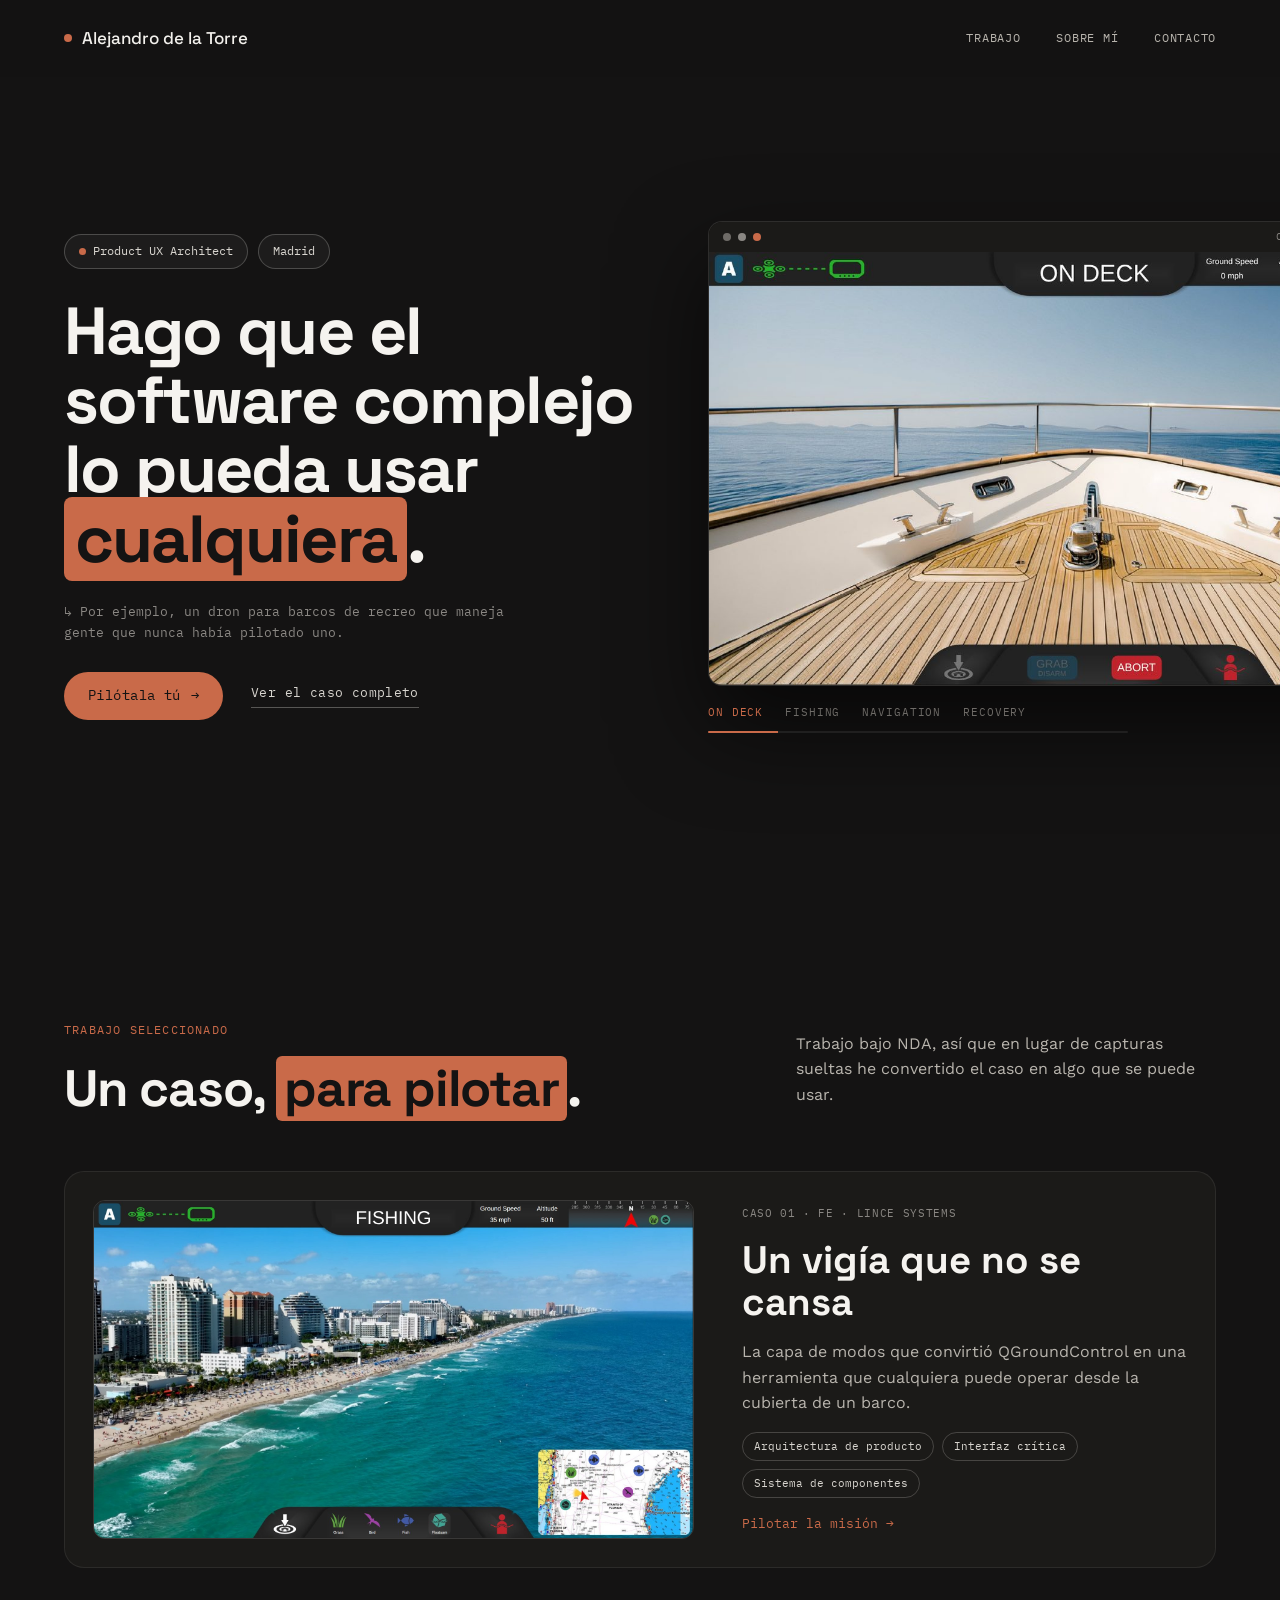
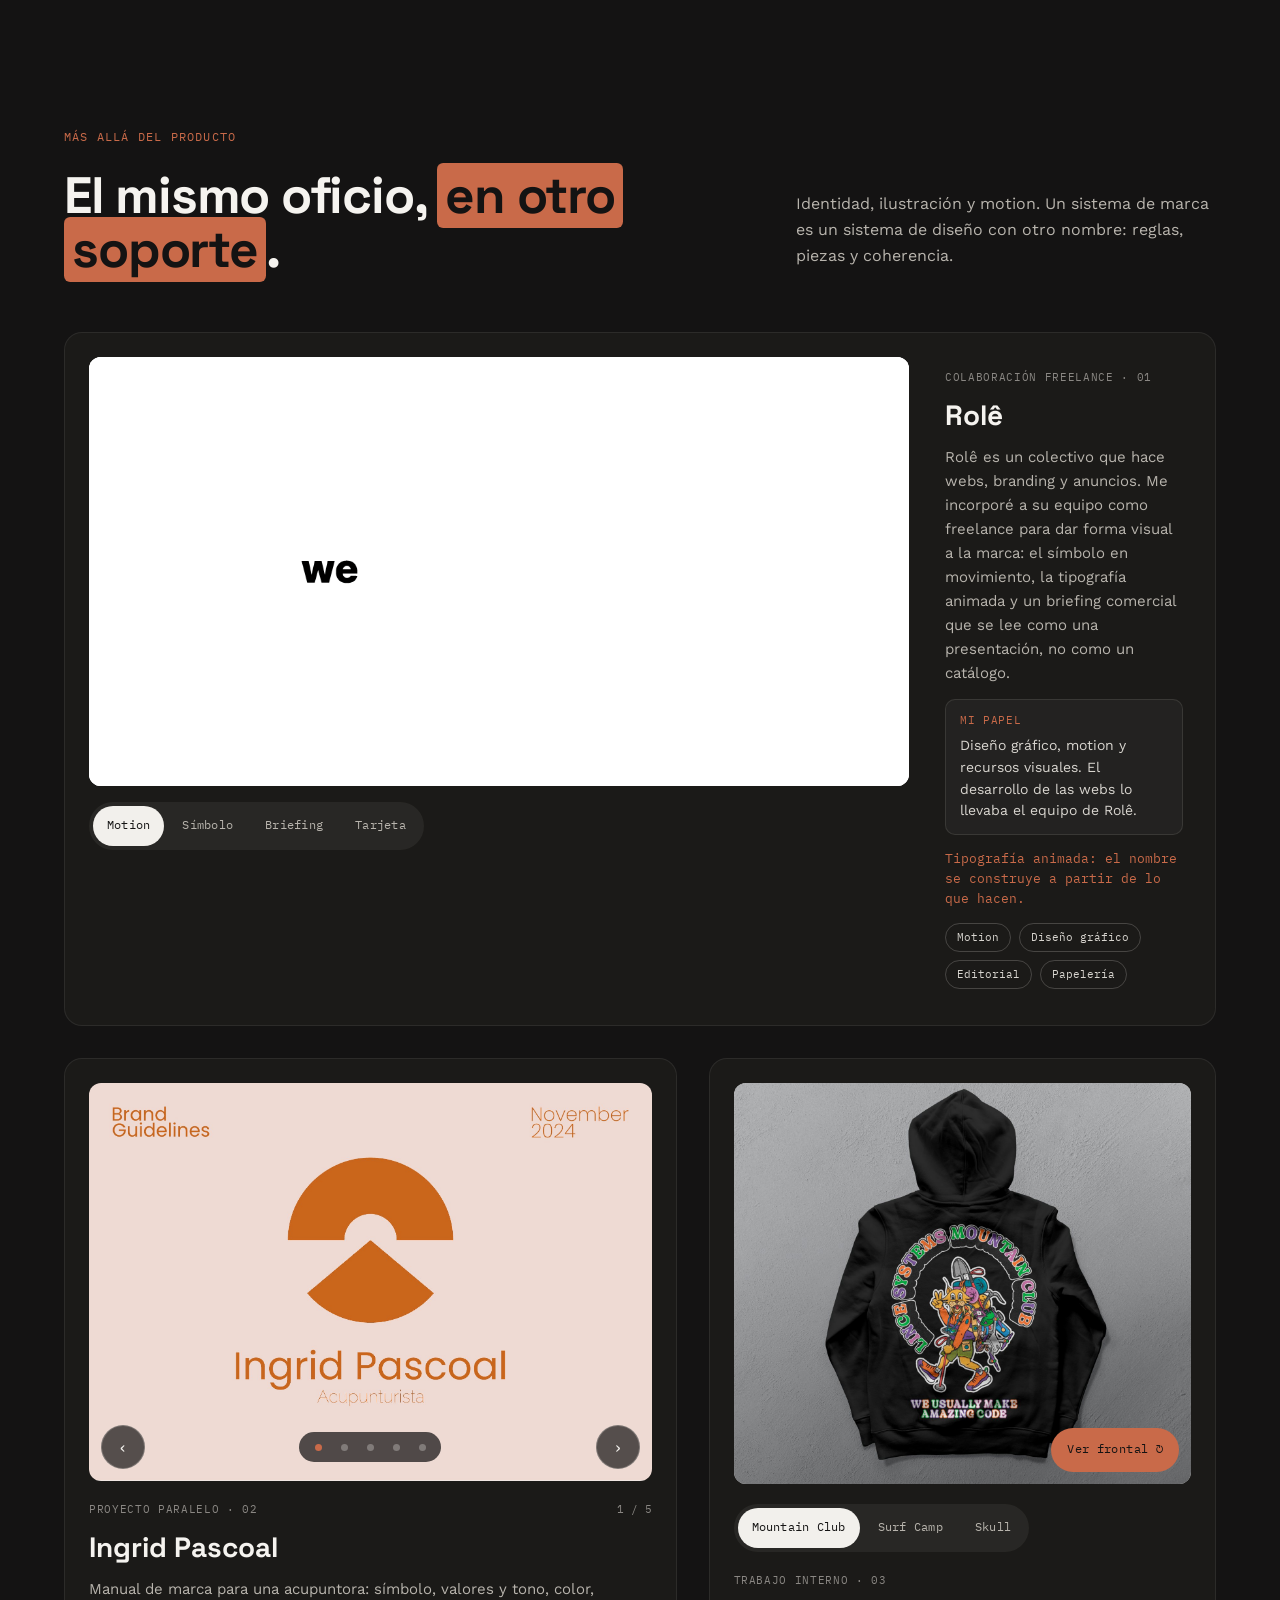
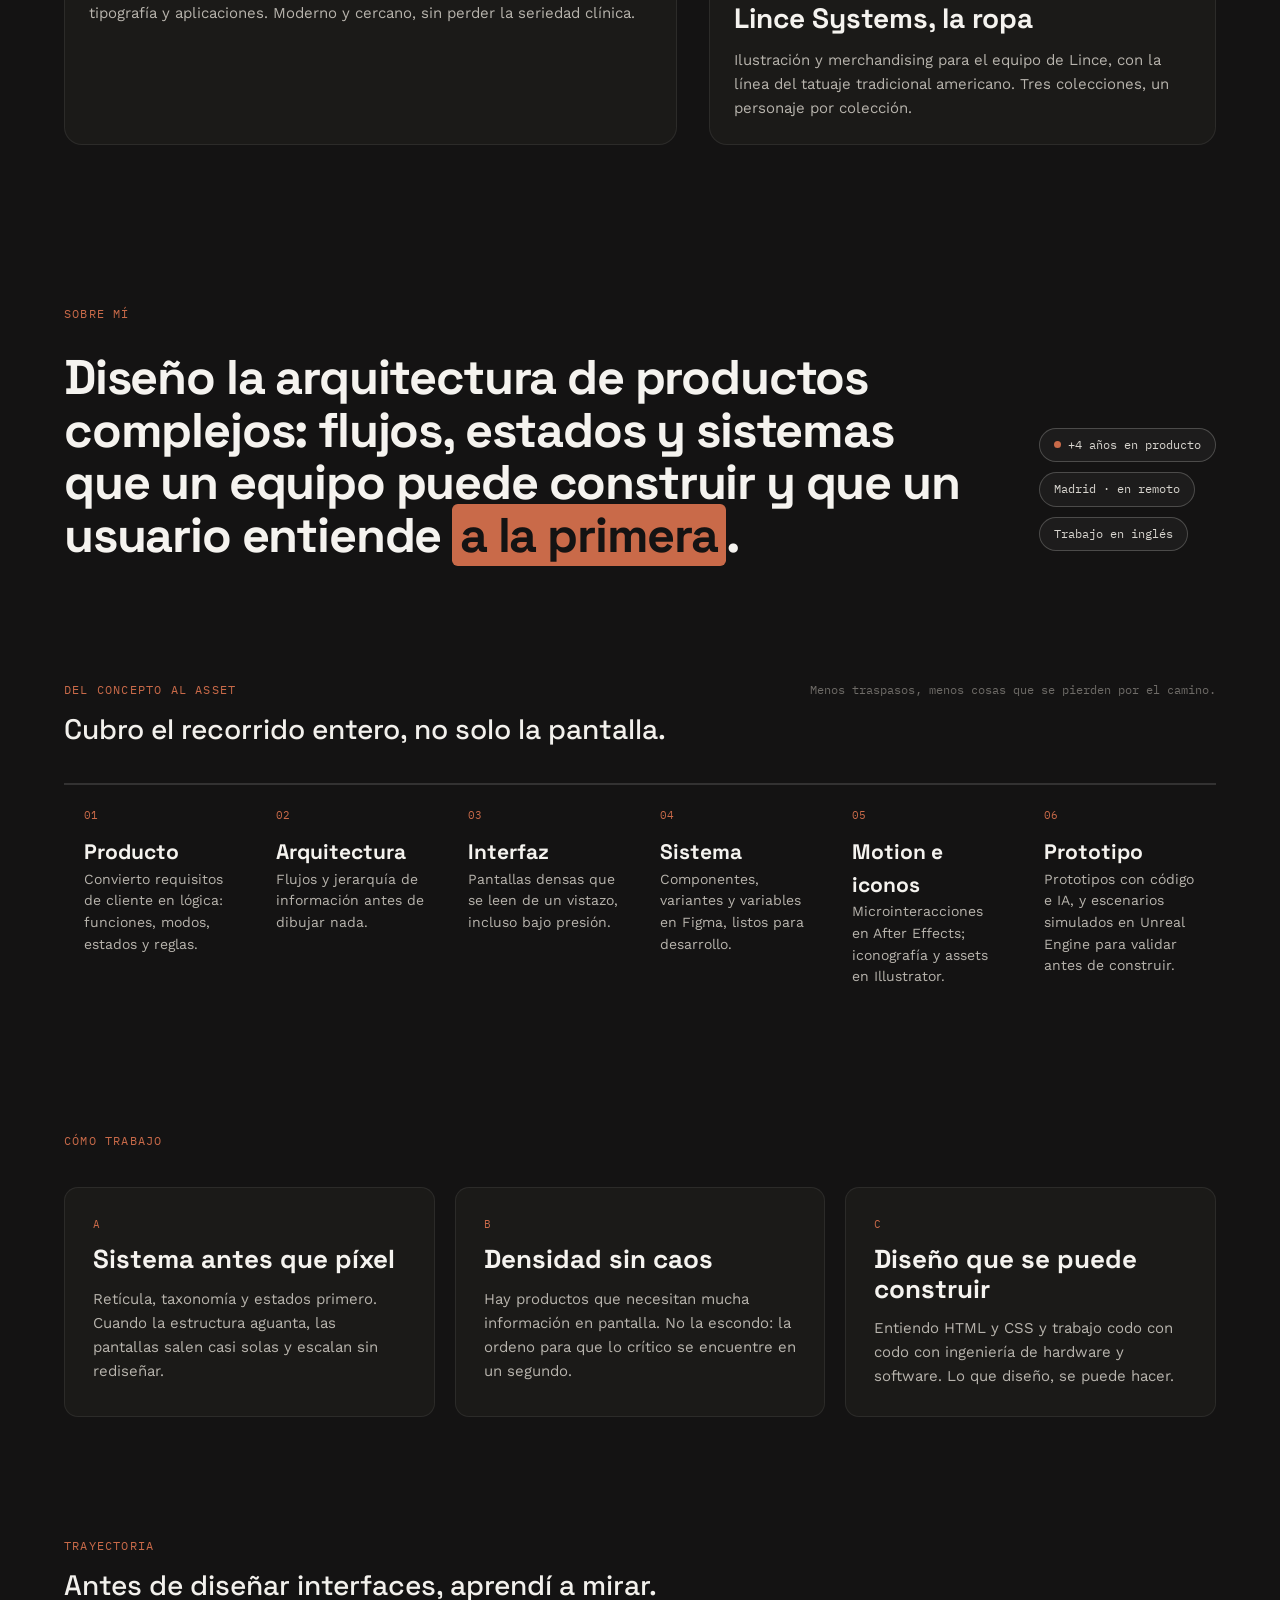
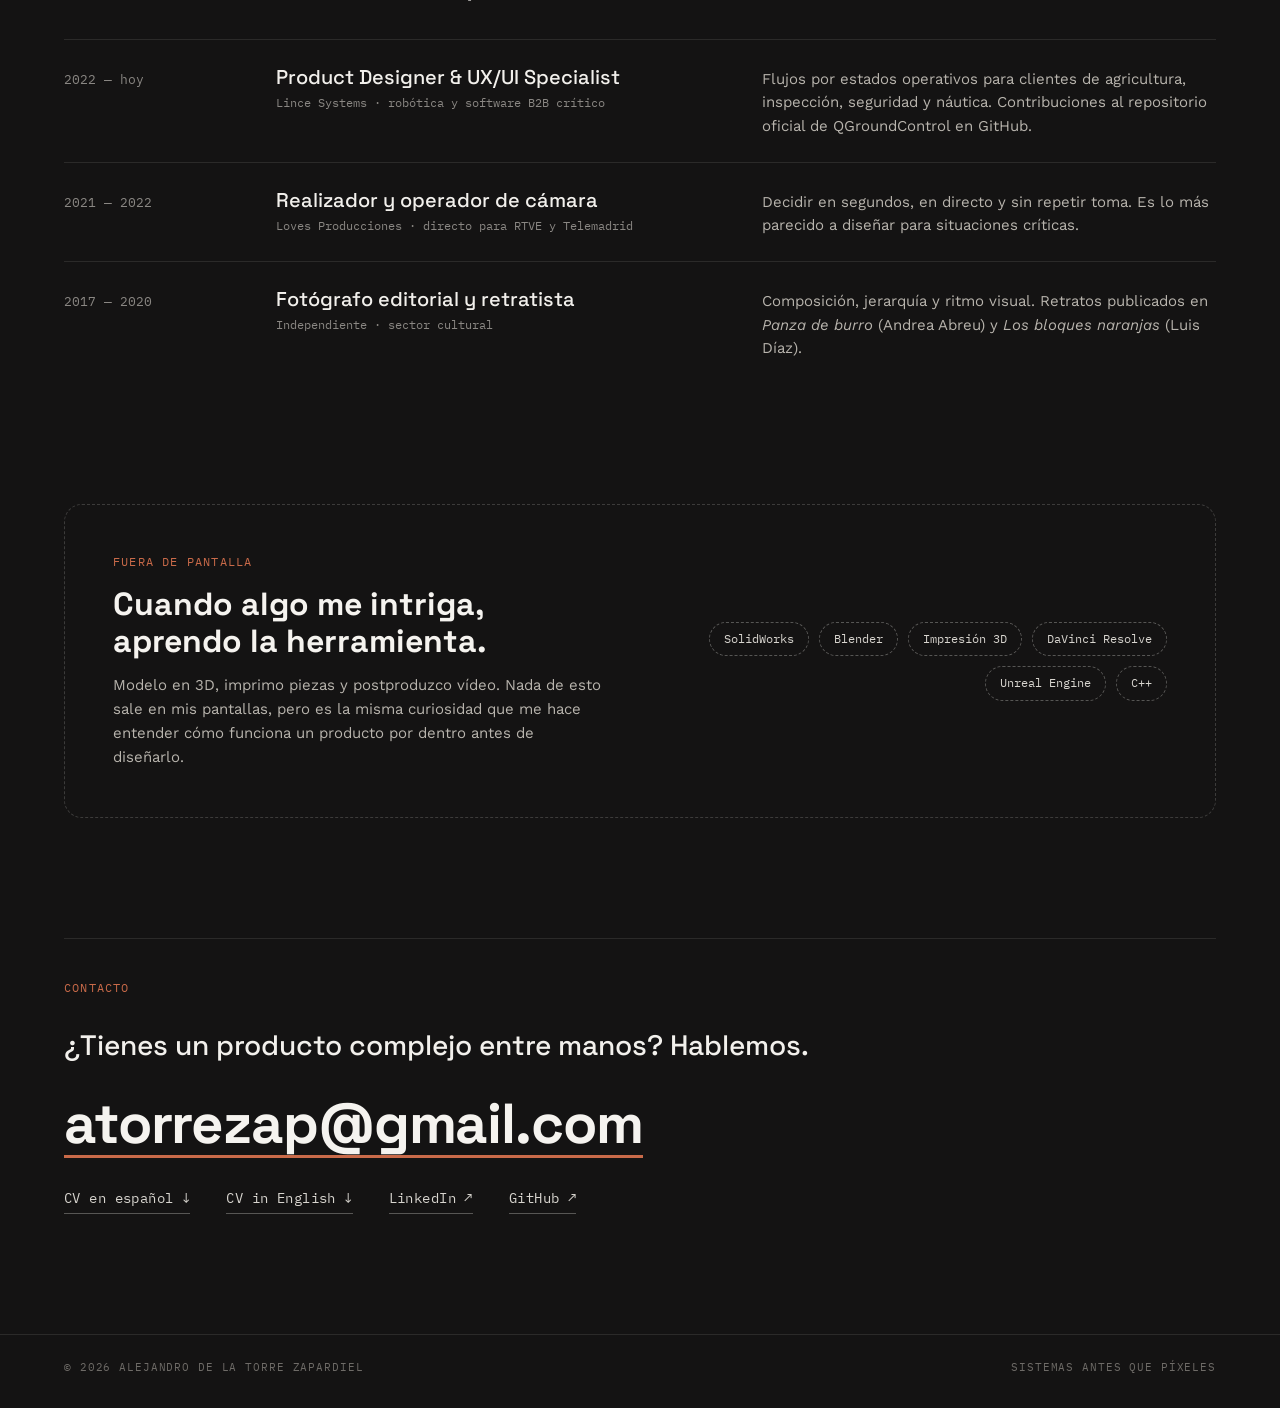
==== index.html @ f8e7510e "Add files via upload" ====
<!doctype html>
<html lang="es">
<head>
<meta charset="utf-8">
<meta name="viewport" content="width=device-width, initial-scale=1, viewport-fit=cover">
<title>Alejandro de la Torre — Product UX Architect</title>
<meta name="description" content="Product UX Architect en Madrid. Hago que el software complejo lo pueda usar cualquiera: arquitectura de producto, sistemas de diseño e interfaces críticas.">
<meta property="og:title" content="Alejandro de la Torre — Product UX Architect">
<meta property="og:description" content="Hago que el software complejo lo pueda usar cualquiera.">
<meta property="og:image" content="assets/img/fe/poster.jpg">
<meta name="theme-color" content="#141313">
<link rel="icon" href="favicon.svg" type="image/svg+xml">
<link rel="preconnect" href="https://fonts.googleapis.com">
<link rel="preconnect" href="https://fonts.gstatic.com" crossorigin>
<link rel="stylesheet" href="https://fonts.googleapis.com/css2?family=Space+Grotesk:wght@400;500;700&family=IBM+Plex+Mono:wght@400;500;600&family=Work+Sans:ital,wght@0,400;0,500;1,400&display=swap">
<link rel="stylesheet" href="assets/css/site.css">
</head>
<body>

<header class="nav" id="nav">
  <div class="wrap">
    <a class="brand" href="#inicio"><span class="dot"></span>Alejandro de la Torre</a>
    <button class="nav-toggle" aria-expanded="false" aria-controls="nav-links">MENÚ
      <svg width="18" height="12" viewBox="0 0 18 12" aria-hidden="true"><path d="M0 1H18M0 6H18M0 11H18" stroke="currentColor" stroke-width="1.6"/></svg>
    </button>
    <nav class="nav-links" id="nav-links" aria-label="Principal">
      <a href="#trabajo">Trabajo</a>
      <a href="#sobre-mi">Sobre mí</a>
      <a href="#contacto">Contacto</a>
    </nav>
  </div>
</header>

<main>

  <!-- Portada -->
  <section class="hero" id="inicio">
    <div class="wrap">
      <div class="hero-copy">
        <div class="hero-tags">
          <span class="pill"><span class="dot"></span>Product UX Architect</span>
          <span class="pill">Madrid</span>
        </div>
        <h1 class="h-display">Hago que el software complejo lo pueda usar <span class="mark">cualquiera</span>.</h1>
        <p class="hero-note">↳ Por ejemplo, un dron para barcos de recreo que maneja gente que nunca había pilotado uno.</p>
        <div class="hero-cta">
          <a class="btn" href="caso-01/">Pilótala tú <span aria-hidden="true">→</span></a>
          <a class="link-u" href="caso-01/#ficha">Ver el caso completo</a>
        </div>
      </div>
      <div class="hero-demo">
        <a class="demo-frame" href="caso-01/" aria-label="Caso 01: abrir la misión simulada">
          <div class="chromebar"><div class="dots"><span></span><span></span><span></span></div><span class="label">CASO 01 · FE · DEMO EN BUCLE</span></div>
          <div class="demo-screen" id="demo"></div>
        </a>
        <div class="demo-modes" id="demo-modes" aria-hidden="true"><span>On Deck</span><span>Fishing</span><span>Navigation</span><span>Recovery</span></div>
        <div class="demo-bar" aria-hidden="true"><i id="demo-bar"></i></div>
      </div>
    </div>
  </section>

  <!-- Trabajo -->
  <section class="section" id="trabajo">
    <div class="wrap">
      <div class="section-head">
        <div class="title">
          <p class="eyebrow">Trabajo seleccionado</p>
          <h2 class="h-display">Un caso, <span class="mark">para pilotar</span>.</h2>
        </div>
        <p class="lead">Trabajo bajo NDA, así que en lugar de capturas sueltas he convertido el caso en algo que se puede usar.</p>
      </div>
      <a class="case-card" href="caso-01/">
        <div class="shot"><img src="assets/img/fe/poster.jpg" alt="Pantalla Fishing de la integración de FE sobre QGroundControl" width="1922" height="1081" loading="lazy"></div>
        <div class="info">
          <span class="kind">Caso 01 · FE · Lince Systems</span>
          <h3>Un vigía que no se cansa</h3>
          <p class="lead">La capa de modos que convirtió QGroundControl en una herramienta que cualquiera puede operar desde la cubierta de un barco.</p>
          <div class="tags"><span class="tag">Arquitectura de producto</span><span class="tag">Interfaz crítica</span><span class="tag">Sistema de componentes</span></div>
          <span class="go">Pilotar la misión →</span>
        </div>
      </a>
    </div>
  </section>

  <!-- Más allá del producto -->
  <section class="section" id="mas-alla">
    <div class="wrap">
      <div class="section-head">
        <div class="title">
          <p class="eyebrow">Más allá del producto</p>
          <h2 class="h-display">El mismo oficio, <span class="mark">en otro soporte</span>.</h2>
        </div>
        <p class="lead">Identidad, ilustración y motion. Un sistema de marca es un sistema de diseño con otro nombre: reglas, piezas y coherencia.</p>
      </div>

      <article class="work-card work-role" data-tabs>
        <div class="work-media">
          <div class="stage stage-role" data-stage>
            <img class="is-on" src="assets/img/role/motion.gif" alt="Animación tipográfica de Rolê" style="background:#FFFFFF" data-caption="Tipografía animada: el nombre se construye a partir de lo que hacen." loading="lazy">
            <img src="assets/img/role/simbolo.gif" alt="Animación del símbolo de Rolê" style="background:#FFFFFF" data-caption="El símbolo y el lema, en movimiento." loading="lazy">
            <img src="assets/img/role/briefing.jpg" alt="Página de servicios del briefing de Rolê" style="background:#0B0B0B" data-caption="Briefing comercial: servicios, flujo de trabajo y un caso." loading="lazy">
            <img src="assets/img/role/tarjeta.jpg" alt="Tarjeta de visita de Rolê" style="background:#1B1A18" data-caption="Tarjeta de visita con el lema en círculo." loading="lazy">
          </div>
          <div class="seg" role="tablist" aria-label="Piezas de Rolê">
            <button role="tab" aria-selected="true">Motion</button><button role="tab" aria-selected="false">Símbolo</button><button role="tab" aria-selected="false">Briefing</button><button role="tab" aria-selected="false">Tarjeta</button>
          </div>
        </div>
        <div class="work-info">
          <span class="kind">Colaboración freelance · 01</span>
          <h3>Rolê</h3>
          <p>Rolê es un colectivo que hace webs, branding y anuncios. Me incorporé a su equipo como freelance para dar forma visual a la marca: el símbolo en movimiento, la tipografía animada y un briefing comercial que se lee como una presentación, no como un catálogo.</p>
          <div class="myrole"><span class="kind">Mi papel</span><span>Diseño gráfico, motion y recursos visuales. El desarrollo de las webs lo llevaba el equipo de Rolê.</span></div>
          <div class="caption" data-caption-out aria-live="polite">Tipografía animada: el nombre se construye a partir de lo que hacen.</div>
          <div class="tags"><span class="tag">Motion</span><span class="tag">Diseño gráfico</span><span class="tag">Editorial</span><span class="tag">Papelería</span></div>
        </div>
      </article>

      <div class="work-pair">
        <article class="work-card" data-pager>
          <div class="stage stage-ing" data-stage>
            <img class="is-on" src="assets/img/ingrid/1.jpg" alt="Portada del manual de marca de Ingrid Pascoal" loading="lazy">
            <img src="assets/img/ingrid/2.jpg" alt="El símbolo: un amanecer" loading="lazy">
            <img src="assets/img/ingrid/3.jpg" alt="Colores primarios" loading="lazy">
            <img src="assets/img/ingrid/4.jpg" alt="Aplicación en redes sociales" loading="lazy">
            <img src="assets/img/ingrid/5.jpg" alt="Aplicación en papelería" loading="lazy">
            <div class="pager">
              <button class="icon-btn" data-prev aria-label="Página anterior">‹</button>
              <div class="pager-dots" data-dots></div>
              <button class="icon-btn" data-next aria-label="Página siguiente">›</button>
            </div>
          </div>
          <div class="work-info">
            <div style="display:flex;justify-content:space-between;align-items:baseline;"><span class="kind">Proyecto paralelo · 02</span><span class="mono" style="font-size:11px;color:var(--muted)" data-count>1 / 5</span></div>
            <h3>Ingrid Pascoal</h3>
            <p>Manual de marca para una acupuntora: símbolo, valores y tono, color, tipografía y aplicaciones. Moderno y cercano, sin perder la seriedad clínica.</p>
          </div>
        </article>

        <article class="work-card" data-flip>
          <div class="stage stage-lince" data-stage>
            <img class="is-on" src="assets/img/lince/mtn-back.jpg" alt="Mountain Club, espalda" data-set="0" data-side="back" loading="lazy">
            <img src="assets/img/lince/mtn-front.jpg" alt="Mountain Club, frontal" data-set="0" data-side="front" loading="lazy">
            <img src="assets/img/lince/surf-back.jpg" alt="Surf Camp, espalda" data-set="1" data-side="back" loading="lazy">
            <img src="assets/img/lince/surf-front.jpg" alt="Surf Camp, frontal" data-set="1" data-side="front" loading="lazy">
            <img src="assets/img/lince/skull-back.jpg" alt="Skull, espalda" data-set="2" data-side="back" loading="lazy">
            <img src="assets/img/lince/skull-front.jpg" alt="Skull, frontal" data-set="2" data-side="front" loading="lazy">
            <div class="flip"><button class="btn" data-flip-btn>Ver frontal ↻</button></div>
          </div>
          <div class="seg" role="tablist" aria-label="Colecciones de Lince Systems">
            <button role="tab" aria-selected="true">Mountain Club</button><button role="tab" aria-selected="false">Surf Camp</button><button role="tab" aria-selected="false">Skull</button>
          </div>
          <div class="work-info">
            <span class="kind">Trabajo interno · 03</span>
            <h3>Lince Systems, la ropa</h3>
            <p>Ilustración y merchandising para el equipo de Lince, con la línea del tatuaje tradicional americano. Tres colecciones, un personaje por colección.</p>
          </div>
        </article>
      </div>
    </div>
  </section>

  <!-- Sobre mí -->
  <section class="section" id="sobre-mi">
    <div class="wrap">
      <div class="about-intro">
        <div>
          <p class="eyebrow">Sobre mí</p>
          <h2 class="h-display">Diseño la arquitectura de productos complejos: flujos, estados y sistemas que un equipo puede construir y que un usuario entiende <span class="mark">a la primera</span>.</h2>
        </div>
        <div class="pills">
          <span class="pill"><span class="dot"></span>+4 años en producto</span>
          <span class="pill">Madrid · en remoto</span>
          <span class="pill">Trabajo en inglés</span>
        </div>
      </div>

      <div class="block">
        <div class="block-head">
          <div class="title"><p class="eyebrow">Del concepto al asset</p><h3 class="h-section">Cubro el recorrido entero, no solo la pantalla.</h3></div>
          <span class="mono aside" style="font-size:12px;color:var(--muted-2)">Menos traspasos, menos cosas que se pierden por el camino.</span>
        </div>
        <div class="caps">
          <div class="cap"><span class="n">01</span><div><h3>Producto</h3><p>Convierto requisitos de cliente en lógica: funciones, modos, estados y reglas.</p></div></div>
          <div class="cap"><span class="n">02</span><div><h3>Arquitectura</h3><p>Flujos y jerarquía de información antes de dibujar nada.</p></div></div>
          <div class="cap"><span class="n">03</span><div><h3>Interfaz</h3><p>Pantallas densas que se leen de un vistazo, incluso bajo presión.</p></div></div>
          <div class="cap"><span class="n">04</span><div><h3>Sistema</h3><p>Componentes, variantes y variables en Figma, listos para desarrollo.</p></div></div>
          <div class="cap"><span class="n">05</span><div><h3>Motion e iconos</h3><p>Microinteracciones en After Effects; iconografía y assets en Illustrator.</p></div></div>
          <div class="cap"><span class="n">06</span><div><h3>Prototipo</h3><p>Prototipos con código e IA, y escenarios simulados en Unreal Engine para validar antes de construir.</p></div></div>
        </div>
      </div>

      <div class="block">
        <div class="block-head"><div class="title"><p class="eyebrow">Cómo trabajo</p></div></div>
        <div class="principles">
          <div class="principle"><span class="n">A</span><h3>Sistema antes que píxel</h3><p>Retícula, taxonomía y estados primero. Cuando la estructura aguanta, las pantallas salen casi solas y escalan sin rediseñar.</p></div>
          <div class="principle"><span class="n">B</span><h3>Densidad sin caos</h3><p>Hay productos que necesitan mucha información en pantalla. No la escondo: la ordeno para que lo crítico se encuentre en un segundo.</p></div>
          <div class="principle"><span class="n">C</span><h3>Diseño que se puede construir</h3><p>Entiendo HTML y CSS y trabajo codo con codo con ingeniería de hardware y software. Lo que diseño, se puede hacer.</p></div>
        </div>
      </div>

      <div class="block">
        <div class="block-head"><div class="title"><p class="eyebrow">Trayectoria</p><h3 class="h-section">Antes de diseñar interfaces, aprendí a mirar.</h3></div></div>
        <ol class="timeline">
          <li><span class="date">2022 — hoy</span><div><p class="role">Product Designer &amp; UX/UI Specialist</p><div class="org">Lince Systems · robótica y software B2B crítico</div></div><p>Flujos por estados operativos para clientes de agricultura, inspección, seguridad y náutica. Contribuciones al repositorio oficial de QGroundControl en GitHub.</p></li>
          <li><span class="date">2021 — 2022</span><div><p class="role">Realizador y operador de cámara</p><div class="org">Loves Producciones · directo para RTVE y Telemadrid</div></div><p>Decidir en segundos, en directo y sin repetir toma. Es lo más parecido a diseñar para situaciones críticas.</p></li>
          <li><span class="date">2017 — 2020</span><div><p class="role">Fotógrafo editorial y retratista</p><div class="org">Independiente · sector cultural</div></div><p>Composición, jerarquía y ritmo visual. Retratos publicados en <i>Panza de burro</i> (Andrea Abreu) y <i>Los bloques naranjas</i> (Luis Díaz).</p></li>
        </ol>
      </div>

      <div class="offscreen">
        <div>
          <p class="eyebrow">Fuera de pantalla</p>
          <h3>Cuando algo me intriga, aprendo la herramienta.</h3>
          <p class="lead" style="font-size:15px">Modelo en 3D, imprimo piezas y postproduzco vídeo. Nada de esto sale en mis pantallas, pero es la misma curiosidad que me hace entender cómo funciona un producto por dentro antes de diseñarlo.</p>
        </div>
        <div class="chips"><span class="chip">SolidWorks</span><span class="chip">Blender</span><span class="chip">Impresión 3D</span><span class="chip">DaVinci Resolve</span><span class="chip">Unreal Engine</span><span class="chip">C++</span></div>
      </div>

      <div class="contact" id="contacto">
        <p class="eyebrow">Contacto</p>
        <h3 class="h-section">¿Tienes un producto complejo entre manos? Hablemos.</h3>
        <a class="mail" href="mailto:atorrezap@gmail.com">atorrezap@gmail.com</a>
        <div class="contact-links">
          <a class="link-u" href="assets/cv/CV_Alejandro_de_la_Torre.pdf" download>CV en español <span aria-hidden="true">↓</span></a>
          <a class="link-u" href="assets/cv/CV_Alejandro_de_la_Torre_EN.pdf" download>CV in English <span aria-hidden="true">↓</span></a>
          <a class="link-u" href="https://www.linkedin.com/in/alex-delatorre/" rel="noopener" target="_blank">LinkedIn <span aria-hidden="true">↗</span></a>
          <a class="link-u" href="https://github.com/alexdelatorre" rel="noopener" target="_blank">GitHub <span aria-hidden="true">↗</span></a>
        </div>
      </div>
    </div>
  </section>

</main>

<footer class="footer"><div class="wrap"><span>© 2026 Alejandro de la Torre Zapardiel</span><span>Sistemas antes que píxeles</span></div></footer>

<script src="assets/js/site.js"></script>
<script src="assets/js/home.js"></script>
</body>
</html>
---- assets/css/site.css ----
/* ==========================================================================
   Alejandro de la Torre — portfolio
   Tokens, base, componentes compartidos
   ========================================================================== */
:root {
  --bg: #141313;
  --panel: #1B1A18;
  --panel-2: #171615;
  --ink: #F2F0EC;
  --ink-strong: #F5F3EF;
  --ink-2: #D8D5CF;
  --ink-3: #B8B4AD;
  --muted: #8A8783;
  --muted-2: #6E6B67;
  --line: rgba(242, 240, 236, 0.10);
  --line-2: rgba(242, 240, 236, 0.22);
  --accent: #C96A49;
  --accent-hover: #DD8562;
  --alert: #E0523F;
  --ok: #6FBF73;
  --font-display: 'Space Grotesk', system-ui, sans-serif;
  --font-body: 'Work Sans', system-ui, sans-serif;
  --font-mono: 'IBM Plex Mono', ui-monospace, monospace;
  --gutter: 64px;
  --max: 1440px;
}
@media (max-width: 760px) { :root { --gutter: 16px; } }

*, *::before, *::after { box-sizing: border-box; }
html { scroll-behavior: smooth; -webkit-text-size-adjust: 100%; }
@media (prefers-reduced-motion: reduce) { html { scroll-behavior: auto; } }
body { margin: 0; background: var(--bg); color: var(--ink); font-family: var(--font-body); font-size: 16px; line-height: 1.55; -webkit-font-smoothing: antialiased; }
img { max-width: 100%; height: auto; display: block; }
a { color: inherit; }
button { font: inherit; color: inherit; }
:focus-visible { outline: 2px solid var(--accent); outline-offset: 3px; border-radius: 4px; }
.sr-only { position: absolute; width: 1px; height: 1px; overflow: hidden; clip: rect(0 0 0 0); white-space: nowrap; }

.wrap { width: 100%; max-width: var(--max); margin: 0 auto; padding: 0 var(--gutter); }
.mono { font-family: var(--font-mono); }
.eyebrow { font-family: var(--font-mono); font-size: 12px; letter-spacing: 0.1em; color: var(--accent); text-transform: uppercase; margin: 0; }
.mark { background: var(--accent); color: var(--bg); padding: 0 0.16em; border-radius: 0.12em; -webkit-box-decoration-break: clone; box-decoration-break: clone; }
.dot { width: 8px; height: 8px; border-radius: 50%; display: inline-block; background: var(--accent); flex-shrink: 0; }
.pill { display: inline-flex; align-items: center; gap: 7px; font-family: var(--font-mono); font-size: 12px; color: var(--ink-2); border: 1px solid var(--line-2); border-radius: 999px; padding: 7px 14px; background: rgba(242, 240, 236, 0.04); white-space: nowrap; }
.pill .dot { width: 7px; height: 7px; }
.h-display { font-family: var(--font-display); font-weight: 700; letter-spacing: -0.024em; color: var(--ink-strong); margin: 0; }
.h-section { font-family: var(--font-display); font-weight: 500; font-size: clamp(22px, 2.2vw, 30px); line-height: 1.25; color: var(--ink); margin: 0; }
.lead { font-size: 16px; line-height: 1.6; color: var(--ink-3); margin: 0; }

.btn { display: inline-flex; align-items: center; justify-content: center; gap: 10px; min-height: 48px; padding: 0 24px; border-radius: 999px; border: none; background: var(--accent); color: var(--bg); font-family: var(--font-mono); font-size: 14px; letter-spacing: 0.03em; text-decoration: none; cursor: pointer; transition: background .15s ease; }
.btn:hover { background: var(--accent-hover); }
.btn:disabled { background: #2E2C2A; color: var(--muted-2); cursor: not-allowed; }
.btn-ghost { background: rgba(242, 240, 236, 0.06); color: var(--ink); border: 1px solid rgba(242, 240, 236, 0.3); }
.btn-ghost:hover { background: rgba(242, 240, 236, 0.12); }
.link-u { font-family: var(--font-mono); font-size: 13px; letter-spacing: 0.03em; color: var(--ink-2); text-decoration: none; border-bottom: 1px solid rgba(242, 240, 236, 0.3); padding-bottom: 3px; }
.link-u:hover { color: var(--ink); border-color: var(--ink); }

/* ---------- Navegación ---------- */
.nav { position: sticky; top: 0; z-index: 50; background: rgba(20, 19, 19, 0.86); -webkit-backdrop-filter: blur(10px); backdrop-filter: blur(10px); border-bottom: 1px solid transparent; transition: border-color .2s ease; }
.nav.is-scrolled { border-color: var(--line); }
.nav .wrap { height: 76px; display: flex; align-items: center; justify-content: space-between; }
.brand { display: flex; align-items: center; gap: 10px; text-decoration: none; font-family: var(--font-display); font-weight: 500; font-size: 17px; }
.nav-links { display: flex; gap: 36px; }
.nav-links a { font-family: var(--font-mono); font-size: 12px; letter-spacing: 0.06em; color: var(--ink-3); text-decoration: none; text-transform: uppercase; padding: 8px 0; }
.nav-links a:hover, .nav-links a[aria-current="true"] { color: var(--ink); }
.nav-toggle { display: none; align-items: center; gap: 8px; min-height: 44px; padding: 0 4px; background: none; border: none; font-family: var(--font-mono); font-size: 12px; letter-spacing: 0.06em; color: var(--ink-2); cursor: pointer; }
.nav-toggle svg { display: block; }
@media (max-width: 760px) {
  .nav .wrap { height: 60px; }
  .nav-toggle { display: inline-flex; }
  .nav-links { display: none; position: absolute; left: 0; right: 0; top: 60px; flex-direction: column; gap: 0; background: var(--bg); border-bottom: 1px solid var(--line); padding: 8px var(--gutter) 16px; }
  .nav.is-open .nav-links { display: flex; }
  .nav-links a { padding: 14px 0; font-size: 14px; border-bottom: 1px solid var(--line); }
}

/* ---------- Pie ---------- */
.footer { border-top: 1px solid var(--line); }
.footer .wrap { display: flex; justify-content: space-between; align-items: center; gap: 16px; padding-top: 24px; padding-bottom: 32px; font-family: var(--font-mono); font-size: 11px; letter-spacing: 0.08em; color: var(--muted-2); text-transform: uppercase; }
@media (max-width: 760px) { .footer .wrap { flex-direction: column; align-items: flex-start; } }

/* ==========================================================================
   Portada
   ========================================================================== */
.hero { position: relative; overflow: hidden; min-height: calc(100vh - 76px); min-height: calc(100svh - 76px); display: flex; align-items: center; padding: 48px 0 72px; }
.hero .wrap { display: grid; grid-template-columns: minmax(0, 600px) 1fr; gap: 44px; align-items: center; }
.hero-copy { display: flex; flex-direction: column; gap: 28px; position: relative; z-index: 2; }
.hero-tags { display: flex; gap: 10px; flex-wrap: wrap; }
.hero h1 { font-size: clamp(44px, 5.2vw, 76px); line-height: 1.04; }
.hero-note { font-family: var(--font-mono); font-size: 13px; line-height: 1.6; color: var(--muted); max-width: 470px; margin: 0; }
.hero-cta { display: flex; align-items: center; gap: 28px; flex-wrap: wrap; }
.hero-demo { position: relative; margin-right: calc(-1 * var(--gutter) - 200px); }
.demo-frame { display: block; border-radius: 14px 0 0 14px; overflow: hidden; background: #0E0D0C; border: 1px solid rgba(242, 240, 236, 0.14); border-right: none; box-shadow: 0 40px 90px rgba(0, 0, 0, 0.6); text-decoration: none; }
.chromebar { height: 30px; display: flex; align-items: center; justify-content: space-between; padding: 0 14px; background: var(--panel); }
.chromebar .dots { display: flex; gap: 7px; }
.chromebar .dots span { width: 8px; height: 8px; border-radius: 50%; background: var(--muted-2); }
.chromebar .dots span:nth-child(2) { background: var(--muted); }
.chromebar .dots span:nth-child(3) { background: var(--accent); }
.chromebar .label { font-family: var(--font-mono); font-size: 10px; letter-spacing: 0.08em; color: var(--muted); }
.demo-screen { position: relative; aspect-ratio: 16 / 9; overflow: hidden; }
.demo-screen img { position: absolute; inset: 0; width: 100%; height: 100%; object-fit: cover; opacity: 0; transition: opacity .35s ease; }
.demo-screen img.is-on { opacity: 1; }
.demo-tap { position: absolute; width: 40px; height: 40px; margin: -20px 0 0 -20px; border-radius: 50%; border: 2.5px solid var(--ink); background: rgba(242, 240, 236, 0.28); opacity: 0; pointer-events: none; }
.demo-tap.is-on { animation: tap .65s ease-out; }
@keyframes tap { 0% { transform: scale(.35); opacity: .95; } 100% { transform: scale(1.35); opacity: 0; } }
.demo-modes { display: flex; gap: 22px; margin-top: 18px; flex-wrap: wrap; }
.demo-modes span { font-family: var(--font-mono); font-size: 11px; letter-spacing: 0.08em; text-transform: uppercase; color: var(--muted-2); transition: color .3s ease; }
.demo-modes span.is-on { color: var(--accent); }
.demo-bar { margin-top: 10px; width: min(420px, 100%); height: 2px; background: rgba(242, 240, 236, 0.08); border-radius: 2px; overflow: hidden; }
.demo-bar i { display: block; height: 100%; width: 0; background: var(--accent); transition: width .4s ease; }
@media (max-width: 960px) {
  .hero { min-height: 0; padding: 24px 0 40px; }
  .hero .wrap { grid-template-columns: 1fr; gap: 28px; }
  .hero-demo { margin-right: calc(-1 * var(--gutter)); }
  .hero-cta .link-u { display: none; }
  .hero-cta .btn { width: 100%; min-height: 52px; }
}
@media (max-width: 760px) {
  .hero h1 { font-size: 44px; line-height: 1.05; }
  .hero-note { font-size: 12px; }
  .demo-frame { border-radius: 12px 0 0 12px; }
  .chromebar { height: 24px; padding: 0 10px; }
  .chromebar .dots span { width: 6px; height: 6px; }
  .chromebar .label { font-size: 9px; }
  .demo-tap { width: 24px; height: 24px; margin: -12px 0 0 -12px; border-width: 2px; }
  .demo-modes { gap: 14px; }
  .demo-modes span { font-size: 10px; }
  .hero-cta { order: 10; }
}
@media (prefers-reduced-motion: reduce) { .demo-screen img { transition: none; } .demo-tap.is-on { animation: none; } }

/* ---------- Secciones ---------- */
.section { padding: 120px 0; }
.section + .section { padding-top: 40px; }
@media (max-width: 760px) { .section { padding: 64px 0; } .section + .section { padding-top: 24px; } }
.section-head { display: flex; justify-content: space-between; align-items: flex-end; gap: 48px; margin-bottom: 56px; }
.section-head .title { display: flex; flex-direction: column; gap: 22px; }
.section-head h2 { font-size: clamp(38px, 4vw, 56px); line-height: 1.05; }
.section-head .lead { max-width: 420px; padding-bottom: 8px; }
@media (max-width: 760px) { .section-head { flex-direction: column; align-items: flex-start; gap: 16px; margin-bottom: 28px; } .section-head h2 { font-size: 38px; } }

/* Trabajo: tarjeta del caso */
.case-card { display: grid; grid-template-columns: 1.35fr 1fr; gap: 48px; align-items: center; padding: 28px; border-radius: 20px; background: var(--panel); border: 1px solid rgba(242, 240, 236, 0.08); text-decoration: none; transition: border-color .2s ease; }
.case-card:hover { border-color: rgba(201, 106, 73, 0.6); }
.case-card .shot { border-radius: 12px; overflow: hidden; border: 1px solid rgba(242, 240, 236, 0.14); }
.case-card .info { display: flex; flex-direction: column; gap: 16px; }
.case-card h3 { font-family: var(--font-display); font-weight: 700; font-size: clamp(28px, 3vw, 40px); line-height: 1.1; margin: 0; color: var(--ink-strong); }
.case-card .tags { display: flex; flex-wrap: wrap; gap: 8px; }
.case-card .go { font-family: var(--font-mono); font-size: 13px; color: var(--accent); }
@media (max-width: 760px) { .case-card { grid-template-columns: 1fr; gap: 20px; padding: 16px; border-radius: 16px; } }

/* Más allá del producto */
.work-card { background: var(--panel); border: 1px solid rgba(242, 240, 236, 0.08); border-radius: 18px; padding: 24px; display: flex; flex-direction: column; gap: 20px; }
.work-role { display: grid; grid-template-columns: minmax(0, 820px) 1fr; gap: 36px; margin-bottom: 32px; }
.work-pair { display: grid; grid-template-columns: 700fr 580fr; gap: 32px; }
.work-media { display: flex; flex-direction: column; gap: 16px; min-width: 0; }
.stage { position: relative; border-radius: 12px; overflow: hidden; background: #0E0D0C; }
.stage > img { position: absolute; inset: 0; width: 100%; height: 100%; opacity: 0; transition: opacity .35s ease, background-color .35s ease; }
.stage > img.is-on { opacity: 1; }
.stage-role { aspect-ratio: 1200 / 627; }
.stage-role img { object-fit: contain; }
.stage-ing { aspect-ratio: 1819 / 1287; }
.stage-ing img, .stage-lince img { object-fit: cover; }
.stage-lince { aspect-ratio: 8 / 7; background: #CFCFCF; }
.work-info { display: flex; flex-direction: column; gap: 14px; }
.work-info h3 { font-family: var(--font-display); font-weight: 700; font-size: 28px; line-height: 1.1; color: var(--ink-strong); margin: 0; }
.work-info p { font-size: 15px; line-height: 1.6; color: var(--ink-3); margin: 0; }
.kind { font-family: var(--font-mono); font-size: 11px; letter-spacing: 0.06em; color: var(--muted); text-transform: uppercase; }
.caption { font-family: var(--font-mono); font-size: 13px; line-height: 1.55; color: var(--accent); min-height: 40px; }
.myrole { display: flex; flex-direction: column; gap: 6px; padding: 12px 14px; border-radius: 10px; background: rgba(242, 240, 236, 0.04); border: 1px solid var(--line); }
.myrole .kind { color: var(--accent); }
.myrole span:last-child { font-size: 14px; line-height: 1.55; color: var(--ink-2); }
.tags { display: flex; flex-wrap: wrap; gap: 8px; }
.tag { font-family: var(--font-mono); font-size: 11px; color: var(--ink-2); border: 1px solid rgba(242, 240, 236, 0.2); border-radius: 999px; padding: 5px 11px; white-space: nowrap; }
.work-role .work-info { padding: 12px 8px 12px 0; }
.work-role .tags { margin-top: auto; }
.seg { display: flex; gap: 4px; padding: 4px; border-radius: 999px; background: rgba(242, 240, 236, 0.06); align-self: flex-start; max-width: 100%; overflow-x: auto; }
.seg button { font-family: var(--font-mono); font-size: 12px; letter-spacing: 0.02em; border: none; border-radius: 999px; padding: 0 14px; min-height: 40px; cursor: pointer; background: none; color: var(--ink-3); white-space: nowrap; transition: background .15s ease, color .15s ease; }
.seg button:hover { color: var(--ink); }
.seg button[aria-selected="true"] { background: var(--ink); color: var(--bg); }
.pager { position: absolute; left: 12px; right: 12px; bottom: 12px; display: flex; justify-content: space-between; align-items: center; z-index: 2; }
.icon-btn { width: 44px; height: 44px; border-radius: 999px; border: 1px solid rgba(242, 240, 236, 0.25); background: rgba(20, 19, 19, 0.7); color: var(--ink); font-family: var(--font-mono); font-size: 16px; cursor: pointer; display: flex; align-items: center; justify-content: center; }
.icon-btn:hover { background: rgba(60, 58, 56, 0.85); }
.pager-dots { display: flex; gap: 4px; padding: 4px 8px; border-radius: 999px; background: rgba(20, 19, 19, 0.72); }
.pager-dots button { width: 22px; height: 22px; border: none; background: none; padding: 0; cursor: pointer; display: flex; align-items: center; justify-content: center; }
.pager-dots button::after { content: ''; width: 7px; height: 7px; border-radius: 50%; background: rgba(242, 240, 236, 0.3); }
.pager-dots button[aria-current="true"]::after { background: var(--accent); }
.flip { position: absolute; right: 12px; bottom: 12px; z-index: 2; }
.flip .btn { min-height: 44px; font-size: 12px; padding: 0 16px; }
@media (max-width: 1100px) { .work-role, .work-pair { grid-template-columns: 1fr; } }
@media (max-width: 760px) {
  .work-card { padding: 16px; border-radius: 16px; gap: 16px; }
  .work-role { margin-bottom: 20px; gap: 16px; }
  .work-pair { gap: 20px; }
  .work-info h3 { font-size: 24px; }
  .work-info p { font-size: 14px; }
  .seg button { font-size: 11px; padding: 0 11px; }
  .pager { left: 8px; right: 8px; bottom: 8px; }
  .flip { right: 8px; bottom: 8px; }
  .stage-lince { aspect-ratio: 1 / 1; }
}

/* Sobre mí */
.about-intro { display: flex; justify-content: space-between; align-items: flex-end; gap: 64px; margin-bottom: 120px; }
.about-intro h2 { font-size: clamp(32px, 3.8vw, 54px); line-height: 1.08; max-width: 900px; margin-top: 28px; }
.about-intro .pills { display: flex; flex-direction: column; gap: 10px; align-items: flex-start; flex-shrink: 0; padding-bottom: 10px; }
.block { margin-bottom: 120px; }
.block-head { display: flex; justify-content: space-between; align-items: baseline; gap: 24px; margin-bottom: 36px; }
.block-head .title { display: flex; flex-direction: column; gap: 12px; }
.caps { display: grid; grid-template-columns: repeat(6, minmax(0, 1fr)); }
.cap { display: flex; flex-direction: column; gap: 12px; padding: 22px 20px 24px; border-top: 2px solid rgba(242, 240, 236, 0.14); transition: border-color .2s ease, background .2s ease; }
.cap:hover { border-top-color: var(--accent); background: rgba(242, 240, 236, 0.03); }
.cap .n { font-family: var(--font-mono); font-size: 11px; color: var(--accent); }
.cap h3 { font-family: var(--font-display); font-weight: 700; font-size: 21px; margin: 0; color: var(--ink-strong); }
.cap p { font-size: 14px; line-height: 1.55; color: var(--ink-3); margin: 0; }
.principles { display: grid; grid-template-columns: repeat(3, minmax(0, 1fr)); gap: 20px; }
.principle { display: flex; flex-direction: column; gap: 12px; padding: 28px; border-radius: 14px; background: var(--panel); border: 1px solid rgba(242, 240, 236, 0.08); }
.principle .n { font-family: var(--font-mono); font-size: 11px; color: var(--accent); }
.principle h3 { font-family: var(--font-display); font-weight: 700; font-size: 26px; line-height: 1.15; margin: 0; color: var(--ink-strong); }
.principle p { font-size: 15px; line-height: 1.6; color: var(--ink-3); margin: 0; }
.timeline { list-style: none; margin: 0; padding: 0; }
.timeline li { display: grid; grid-template-columns: 180px 1fr 1fr; gap: 32px; padding: 24px 0; border-top: 1px solid var(--line); align-items: baseline; }
.timeline .date { font-family: var(--font-mono); font-size: 13px; color: var(--muted); }
.timeline .role { font-family: var(--font-display); font-weight: 500; font-size: 20px; line-height: 1.3; color: var(--ink); margin: 0; }
.timeline .org { font-family: var(--font-mono); font-size: 12px; color: var(--muted); margin-top: 4px; }
.timeline p { font-size: 15px; line-height: 1.55; color: var(--ink-3); margin: 0; }
.offscreen { display: grid; grid-template-columns: 1fr 1fr; gap: 64px; align-items: center; padding: 48px; border-radius: 18px; border: 1px dashed rgba(242, 240, 236, 0.18); margin-bottom: 120px; }
.offscreen h3 { font-family: var(--font-display); font-weight: 700; font-size: 32px; line-height: 1.15; margin: 14px 0; color: var(--ink-strong); }
.chips { display: flex; flex-wrap: wrap; gap: 10px; justify-content: flex-end; }
.chip { font-family: var(--font-mono); font-size: 12px; color: var(--ink-2); border: 1px dashed rgba(242, 240, 236, 0.3); border-radius: 999px; padding: 7px 14px; }
.contact { display: flex; flex-direction: column; gap: 30px; padding-top: 40px; border-top: 1px solid var(--line); }
.mail { align-self: flex-start; font-family: var(--font-display); font-weight: 700; font-size: clamp(28px, 4.4vw, 64px); letter-spacing: -0.02em; line-height: 1.1; color: var(--ink-strong); text-decoration: none; border-bottom: 3px solid var(--accent); }
.mail:hover { color: var(--accent); }
.contact-links { display: flex; gap: 36px; flex-wrap: wrap; }
.contact-links a { font-family: var(--font-mono); font-size: 14px; }
@media (max-width: 1100px) { .caps { grid-template-columns: repeat(3, minmax(0, 1fr)); } }
@media (max-width: 760px) {
  .about-intro { flex-direction: column; align-items: flex-start; gap: 18px; margin-bottom: 56px; }
  .about-intro h2 { font-size: 32px; line-height: 1.1; margin-top: 18px; }
  .about-intro .pills { flex-direction: row; flex-wrap: wrap; gap: 8px; }
  .block { margin-bottom: 56px; }
  .block-head { flex-direction: column; gap: 8px; margin-bottom: 14px; }
  .block-head .aside { display: none; }
  .caps { grid-template-columns: 1fr; }
  .cap { flex-direction: row; gap: 12px; padding: 14px 0; border-top-width: 1px; }
  .cap .n { width: 20px; flex-shrink: 0; padding-top: 3px; }
  .cap h3 { font-size: 17px; }
  .cap p { font-size: 13px; }
  .cap:hover { background: none; }
  .principles { grid-template-columns: 1fr; gap: 14px; }
  .principle { padding: 18px; }
  .principle h3 { font-size: 20px; }
  .principle p { font-size: 14px; }
  .timeline li { grid-template-columns: 1fr; gap: 6px; padding: 16px 0; }
  .timeline .role { font-size: 18px; }
  .offscreen { grid-template-columns: 1fr; gap: 14px; padding: 22px 18px; margin-bottom: 56px; }
  .offscreen h3 { font-size: 22px; margin: 6px 0; }
  .chips { justify-content: flex-start; gap: 8px; }
  .contact { gap: 16px; padding-top: 28px; }
  .mail { align-self: stretch; text-align: center; font-size: 20px; border: none; background: var(--accent); color: var(--bg); border-radius: 999px; padding: 16px; }
  .mail:hover { color: var(--bg); background: var(--accent-hover); }
  .contact-links { flex-direction: column; gap: 10px; }
  .contact-links a { display: flex; justify-content: space-between; align-items: center; min-height: 48px; padding: 0 16px; border-radius: 12px; border: 1px solid rgba(242, 240, 236, 0.18); font-size: 13px; }
}
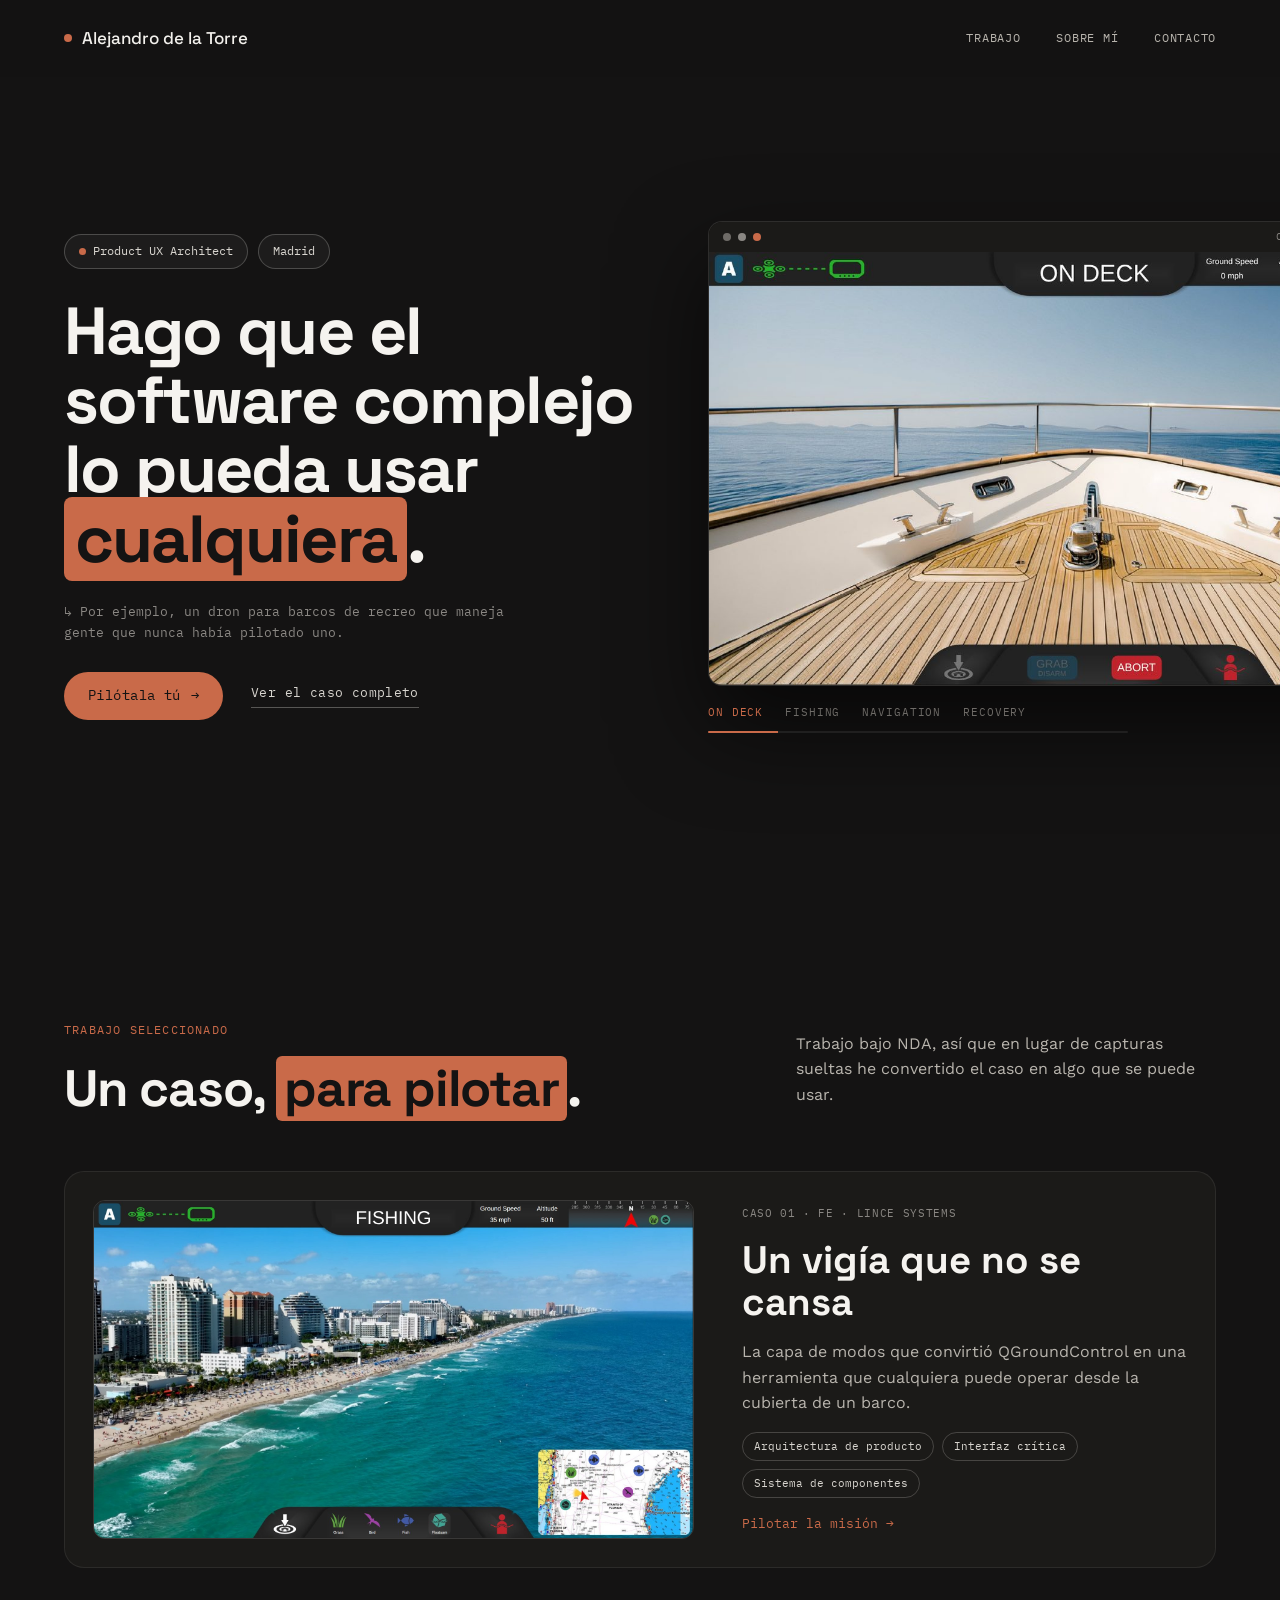
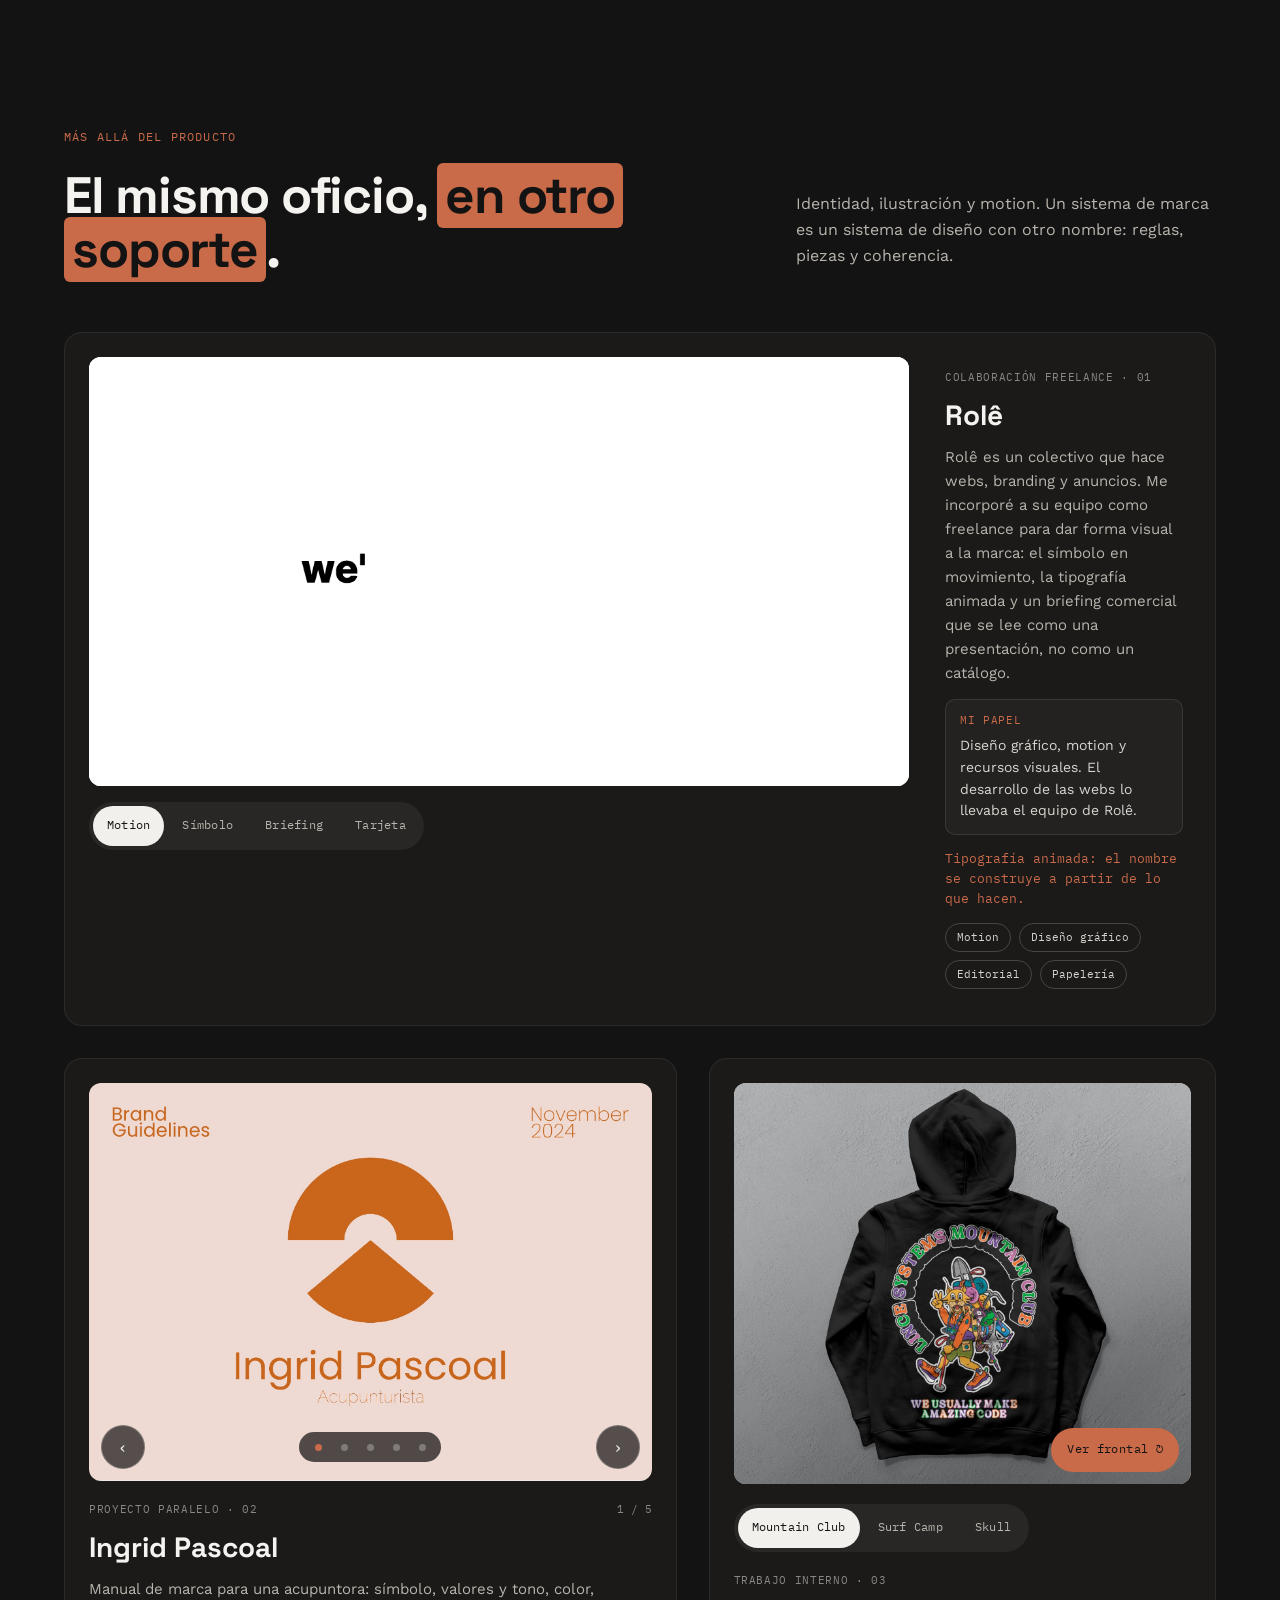
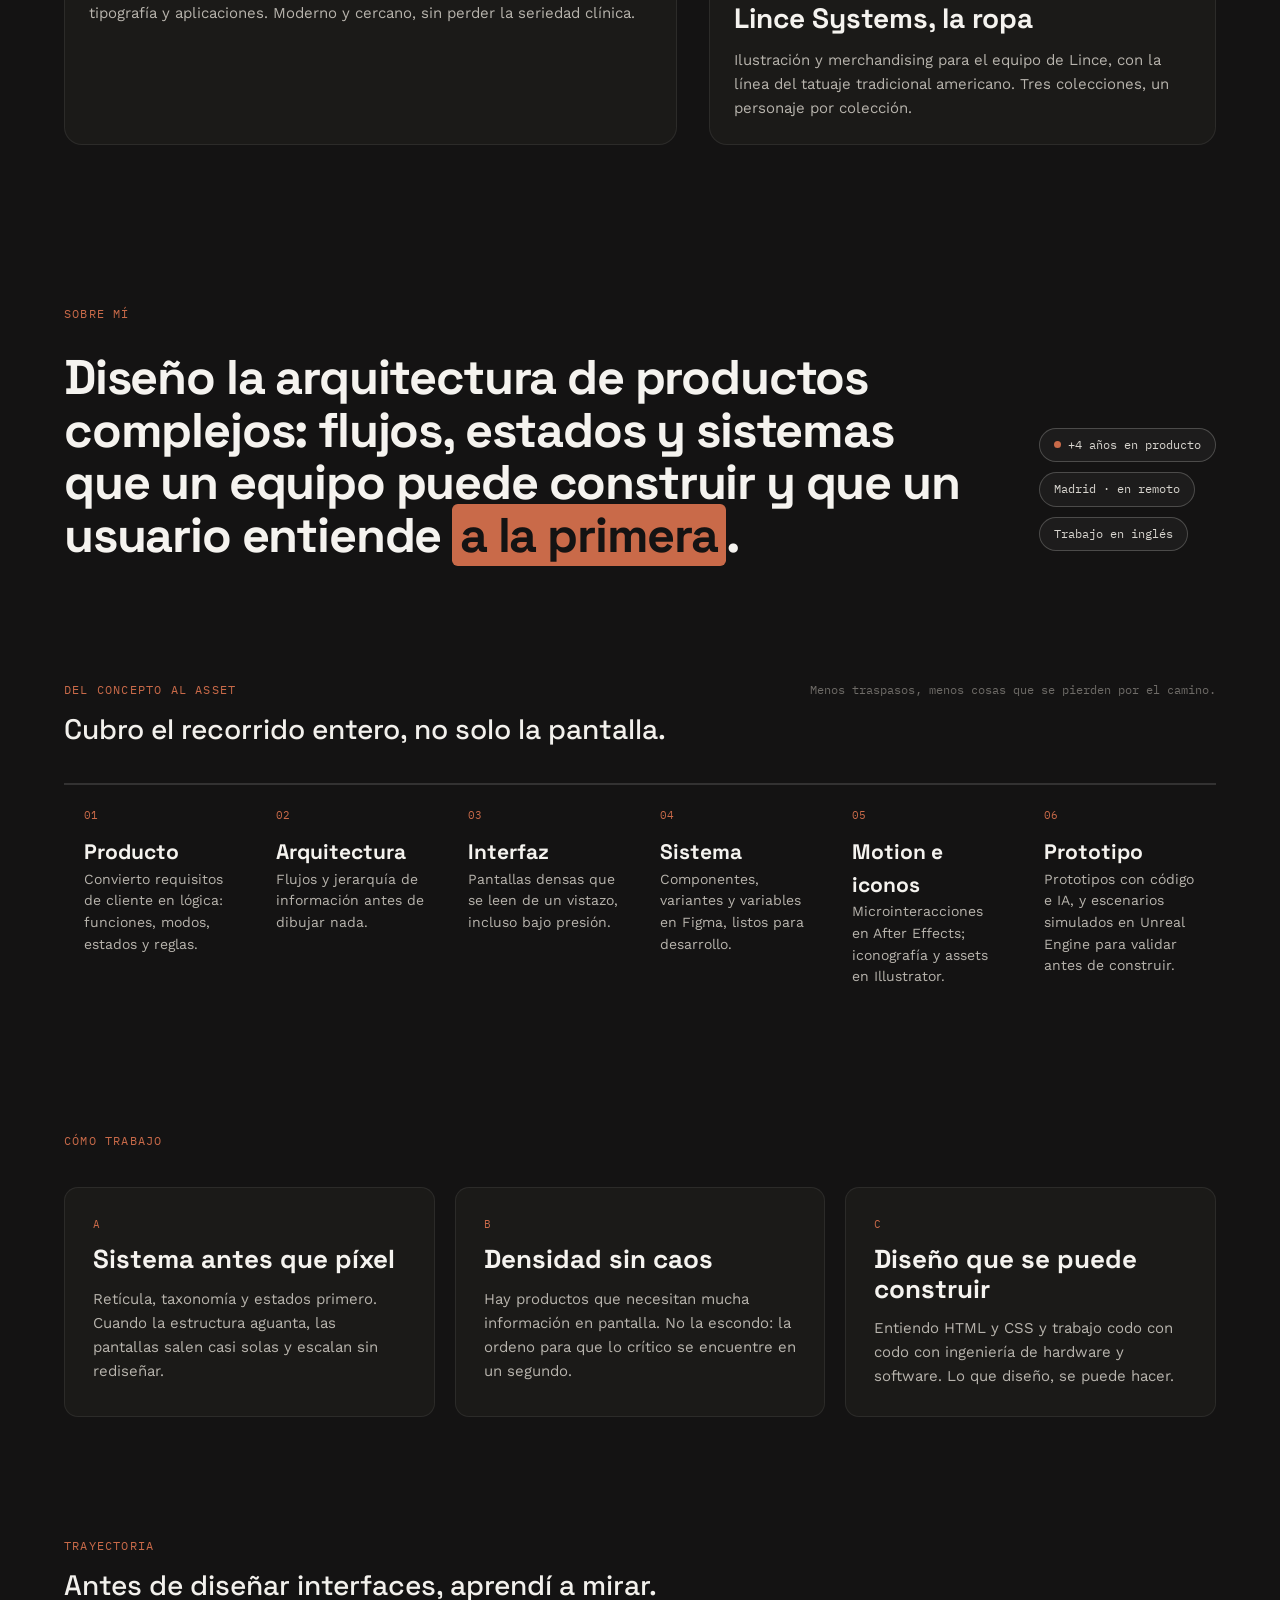
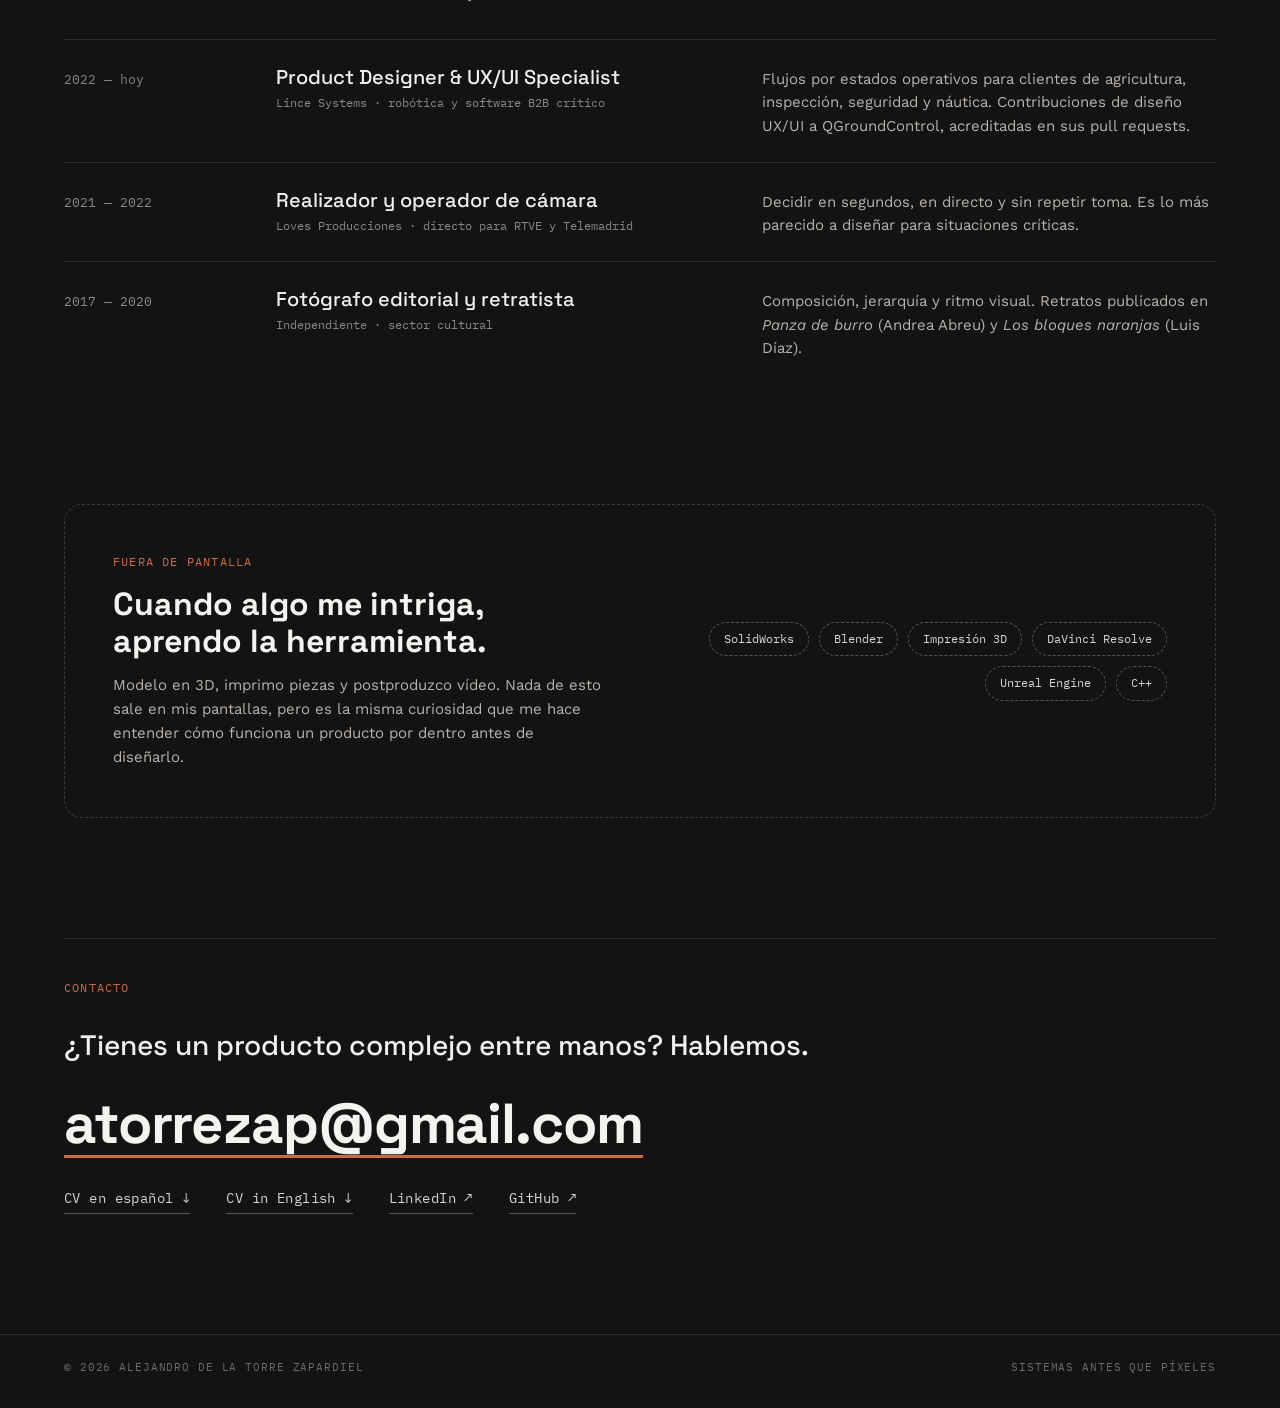
==== commit 84ecd6c0: "Add files via upload" ====
--- a/index.html
+++ b/index.html
@@ -201,7 +201,7 @@
       <div class="block">
         <div class="block-head"><div class="title"><p class="eyebrow">Trayectoria</p><h3 class="h-section">Antes de diseñar interfaces, aprendí a mirar.</h3></div></div>
         <ol class="timeline">
-          <li><span class="date">2022 — hoy</span><div><p class="role">Product Designer &amp; UX/UI Specialist</p><div class="org">Lince Systems · robótica y software B2B crítico</div></div><p>Flujos por estados operativos para clientes de agricultura, inspección, seguridad y náutica. Contribuciones al repositorio oficial de QGroundControl en GitHub.</p></li>
+          <li><span class="date">2022 — hoy</span><div><p class="role">Product Designer &amp; UX/UI Specialist</p><div class="org">Lince Systems · robótica y software B2B crítico</div></div><p>Flujos por estados operativos para clientes de agricultura, inspección, seguridad y náutica. Contribuciones de diseño UX/UI a QGroundControl, acreditadas en sus pull requests.</p></li>
           <li><span class="date">2021 — 2022</span><div><p class="role">Realizador y operador de cámara</p><div class="org">Loves Producciones · directo para RTVE y Telemadrid</div></div><p>Decidir en segundos, en directo y sin repetir toma. Es lo más parecido a diseñar para situaciones críticas.</p></li>
           <li><span class="date">2017 — 2020</span><div><p class="role">Fotógrafo editorial y retratista</p><div class="org">Independiente · sector cultural</div></div><p>Composición, jerarquía y ritmo visual. Retratos publicados en <i>Panza de burro</i> (Andrea Abreu) y <i>Los bloques naranjas</i> (Luis Díaz).</p></li>
         </ol>
